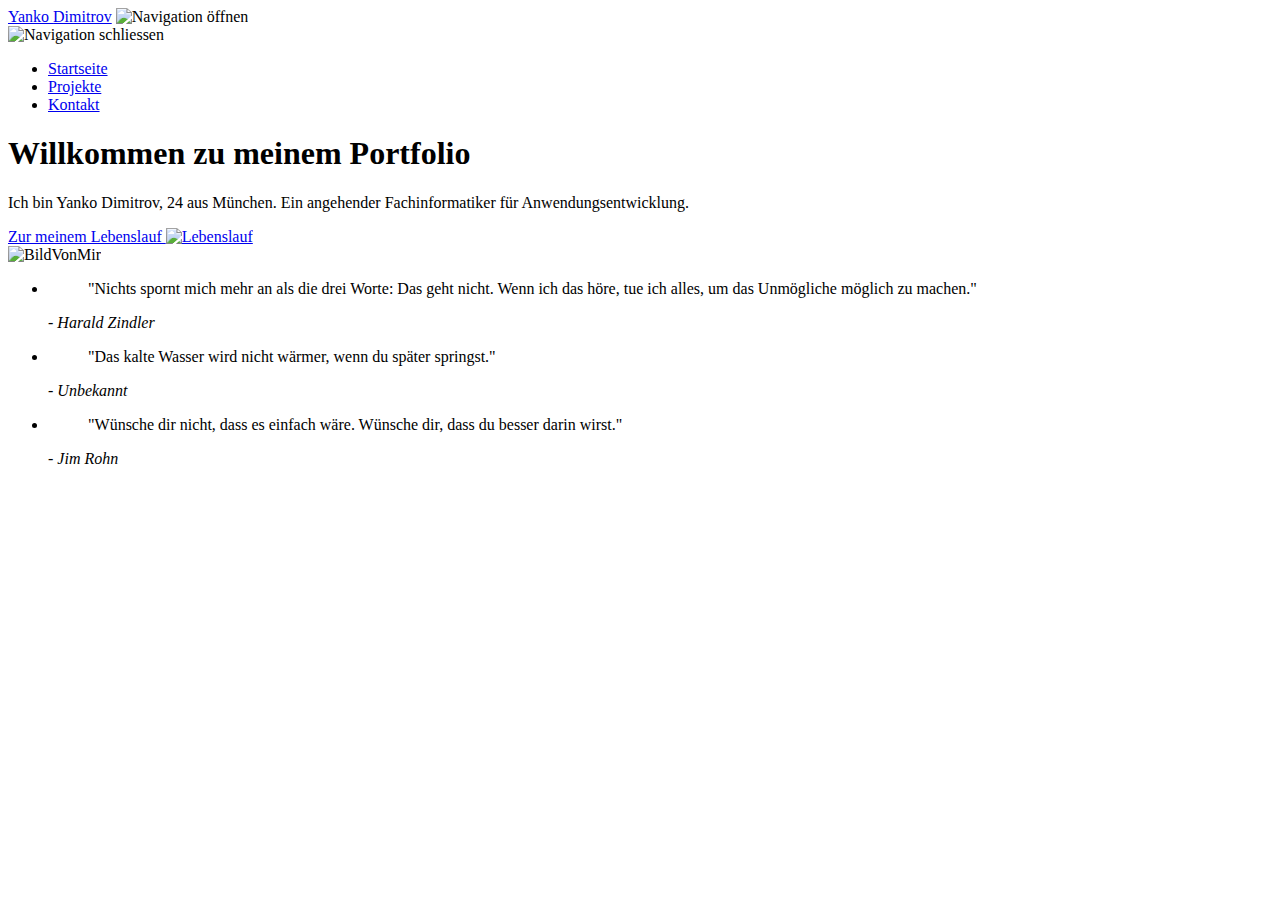
==== index.html @ 14fb103e "First release" ====
<!DOCTYPE html>
    <html lang="en">
    <head>
        <meta charset="UTF-8">
        <meta http-equiv="X-UA-Compatible" content="IE=edge">
        <meta name="viewport" content="width=device-width, initial-scale=1.0">
        <title>Yanko Dimitrov</title>
        <link rel="stylesheet" href="css/main.css">
    </head>
    <body>
        <div class = "navbar">
            <div class="container">
                <a class="logo" href="index.html">Yanko <span>Dimitrov</span></a>

                <img id="mobile-cta" class="mobile-menu" src="Bilder/menu.svg" alt="Navigation öffnen">

                <nav>
                    <img id="mobile-exit" class="mobile-menu-exit" src="Bilder/exit.svg" alt="Navigation schliessen">
                    
                    <ul class="primary-nav">
                        <li class="current"><a href="index.html">Startseite</a></li>
                        <li><a href="Projekte.html">Projekte</a></li>
                        <li><a href="Kontakt.html">Kontakt</a></li>
                    </ul>
                </nav>
            </div>
        </div>

        <section class="hero">
            <div class="container">
                <div class="left-col">
                    <h1>Willkommen zu meinem Portfolio</h1>
                    <p class="unterTitel">Ich bin Yanko Dimitrov, 24 aus München. Ein angehender Fachinformatiker für Anwendungsentwicklung.</p>
                    
                    <div class="hero-cta">
                        <a href="Lebenslauf.pdf" class="primary-cta">Zur meinem Lebenslauf
                            <img src="Bilder/resume.svg" alt="Lebenslauf"></a>
                        </a>
                    </div>
                </div>

                <img src="Bilder/meinBild.jpg" class="hero-img" alt="BildVonMir">

            </div>
        </section>

        <section class="Motivation-section">
            <div class="container">
                <ul>
                    <li>
                        <blockquote>"Nichts spornt mich mehr an als die drei Worte: Das geht nicht. Wenn ich das höre, tue ich alles, um das Unmögliche möglich zu machen."</blockquote>
                        <cite>- Harald Zindler</cite>
                    </li>

                    <li>
                        <blockquote>"Das kalte Wasser wird nicht wärmer, wenn du später springst."</blockquote>
                        <cite>- Unbekannt</cite>
                    </li>

                    <li>
                        <blockquote>"Wünsche dir nicht, dass es einfach wäre. Wünsche dir, dass du besser darin wirst."</blockquote>
                        <cite>- Jim Rohn</cite>
                    </li>
                </ul>
            </div> 
        </section>

        <script>
            const mobileBtn = document.getElementById('mobile-cta')
                nav = document.querySelector('nav')
                mobileBtnExit = document.getElementById('mobile-exit');

            mobileBtn.addEventListener('click', () => {
                nav.classList.add('menu-btn');
            })

            mobileBtnExit.addEventListener('click', () => {
                nav.classList.remove('menu-btn');
            })

        </script>

    </body>
</html>
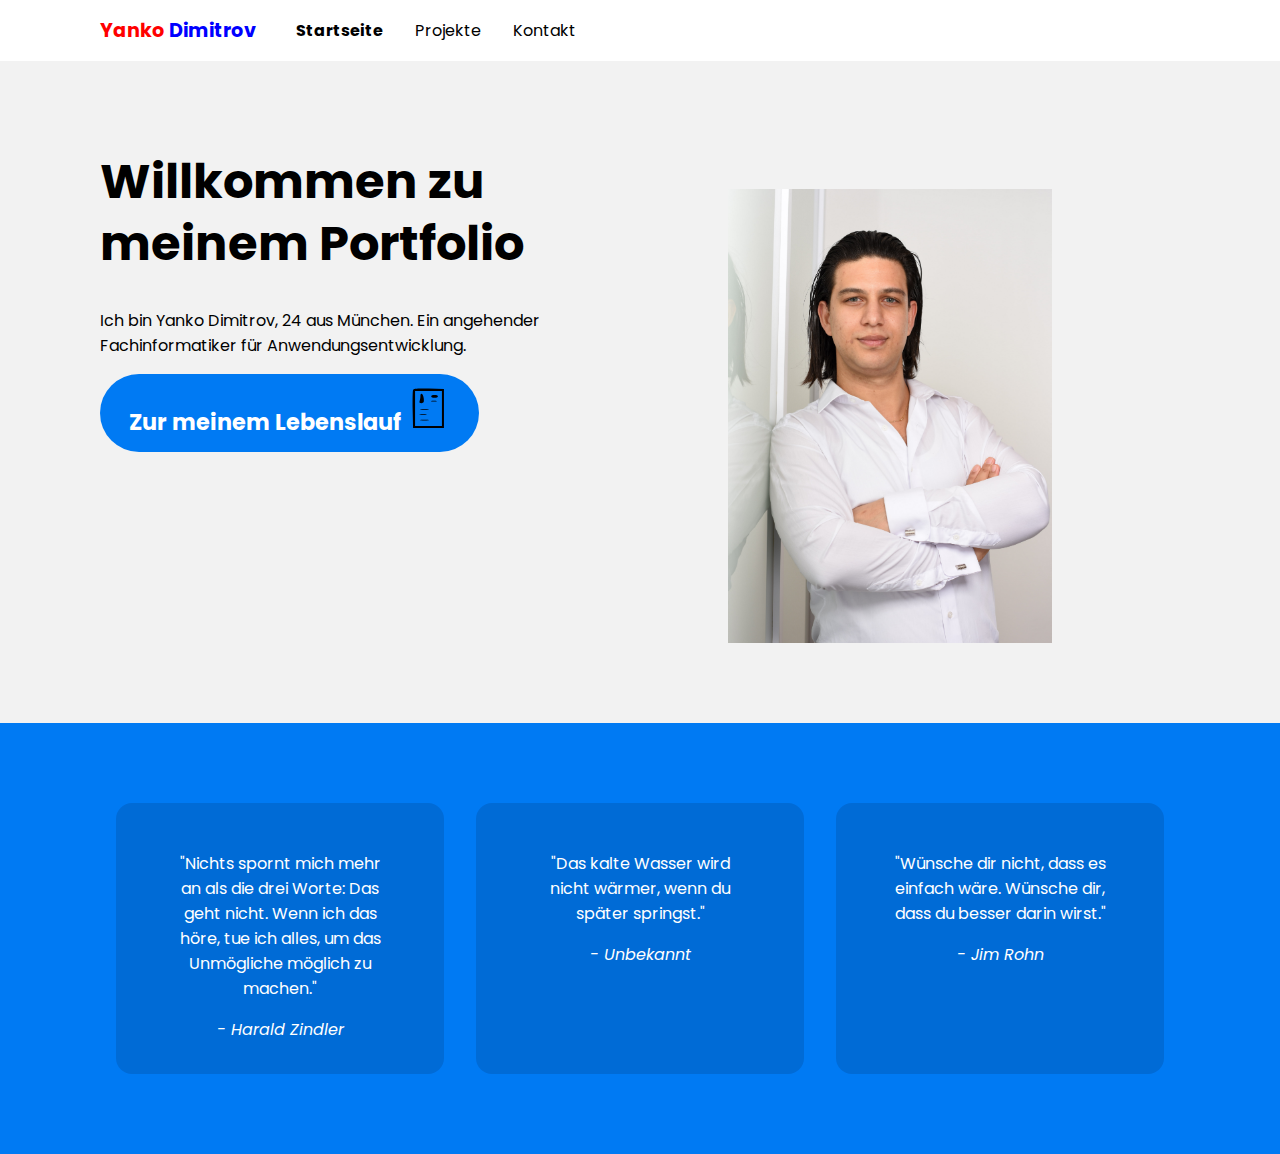
==== commit 025a8da2: "fixes" ====
--- a/index.html
+++ b/index.html
@@ -5,6 +5,7 @@
         <meta http-equiv="X-UA-Compatible" content="IE=edge">
         <meta name="viewport" content="width=device-width, initial-scale=1.0">
         <title>Yanko Dimitrov</title>
+        <link rel="icon" href="Bilder/favicon.ico">
         <link rel="stylesheet" href="css/main.css">
     </head>
     <body>
--- a/css/main.css
+++ b/css/main.css
@@ -0,0 +1,224 @@
+@import url("https://fonts.googleapis.com/css2?family=Noto+Serif:wght@400;700&family=Poppins:wght@100;200;300;400;600;700&display=swap");
+:root {
+  --primary-color: #007AF3;
+}
+
+body {
+  background: #f2f2f2;
+  margin: 0;
+  font-family: 'Poppins';
+}
+
+.navbar {
+  background: white;
+  padding: 1em;
+}
+
+.navbar .logo {
+  text-decoration: none;
+  font-weight: bold;
+  color: red;
+  font-size: 1.2em;
+}
+
+.navbar .logo span {
+  color: blue;
+}
+
+.navbar nav {
+  display: none;
+}
+
+.navbar .container {
+  display: -webkit-box;
+  display: -ms-flexbox;
+  display: flex;
+  place-content: space-between;
+}
+
+.navbar .mobile-menu {
+  cursor: pointer;
+}
+
+a {
+  color: #444444;
+}
+
+ul {
+  list-style: none;
+  margin: 0;
+  padding: 0;
+}
+
+section {
+  padding: 5em 2em;
+}
+
+.hero {
+  text-align: center;
+}
+
+.left-col .subhead {
+  text-transform: uppercase;
+  font-weight: bold;
+  color: gray;
+  letter-spacing: .3em;
+}
+
+.left-col h1 {
+  font-size: 2.5em;
+  line-height: 1.3em;
+  margin-top: .2em;
+}
+
+.left-col .primary-cta {
+  background-color: var(--primary-color);
+  color: white;
+  text-decoration: none;
+  padding: .6em 1.3em;
+  font-size: 1.4em;
+  border-radius: 5em;
+  font-weight: bold;
+  display: inline-block;
+}
+
+.hero-img {
+  width: 70%;
+  margin-top: 3em;
+  margin-left: 5em;
+}
+
+.Motivation-section {
+  background: var(--primary-color);
+  color: white;
+}
+
+.Motivation-section li {
+  background: #006BD6;
+  text-align: center;
+  padding: 2em 1em;
+  width: 80%;
+  margin: 0 auto 5em auto;
+  border-radius: 1em;
+}
+
+nav.menu-btn {
+  display: block;
+}
+
+nav {
+  position: fixed;
+  z-index: 999;
+  width: 66%;
+  right: 0;
+  top: 0;
+  background: black;
+  height: 100vh;
+  padding: 1em;
+}
+
+nav ul.primary-nav {
+  margin-top: 5em;
+}
+
+nav li a {
+  color: #f2f2f2;
+  text-decoration: none;
+  display: block;
+  padding: .5em;
+  font-size: 1.3em;
+  text-align: right;
+}
+
+nav li a:hover {
+  font-weight: bold;
+}
+
+.mobile-menu-exit {
+  float: right;
+  margin: .5em;
+  cursor: pointer;
+}
+
+@media only screen and (min-width: 770px) {
+  .mobile-menu, .mobile-menu-exit {
+    display: none;
+  }
+  .navbar .container {
+    display: -ms-grid;
+    display: grid;
+    -ms-grid-columns: 180px auto;
+        grid-template-columns: 180px auto;
+    -webkit-box-pack: unset;
+        -ms-flex-pack: unset;
+            justify-content: unset;
+  }
+  .navbar nav {
+    display: -webkit-box;
+    display: -ms-flexbox;
+    display: flex;
+    -webkit-box-pack: justify;
+        -ms-flex-pack: justify;
+            justify-content: space-between;
+    background: none;
+    position: unset;
+    height: auto;
+    width: 100%;
+    padding: 0;
+  }
+  .navbar nav ul {
+    display: -webkit-box;
+    display: -ms-flexbox;
+    display: flex;
+  }
+  .navbar nav a {
+    color: black;
+    font-size: 1em;
+    padding: .1em 1em;
+  }
+  .navbar nav ul.primary-nav {
+    margin: 0;
+  }
+  .navbar nav li.current a {
+    font-weight: bold;
+  }
+}
+
+@media only screen and (min-width: 770px) {
+  .container {
+    width: 1080px;
+    margin: 0 auto;
+  }
+  section {
+    width: 10em 4em;
+  }
+  .hero .container {
+    display: -webkit-box;
+    display: -ms-flexbox;
+    display: flex;
+    -webkit-box-pack: justify;
+        -ms-flex-pack: justify;
+            justify-content: space-between;
+    text-align: left;
+  }
+  .hero .container .left-col {
+    margin: 3em 3em 0 5 em;
+  }
+  .hero .container .left-col h1 {
+    font-size: 3em;
+    width: 90%;
+  }
+  .hero-img {
+    width: 30%;
+    margin-right: 8em;
+  }
+  .Motivation-section ul {
+    display: -webkit-box;
+    display: -ms-flexbox;
+    display: flex;
+  }
+  .Motivation-section ul li {
+    margin: 0 1em;
+  }
+}
+/*# sourceMappingURL=main.css.map */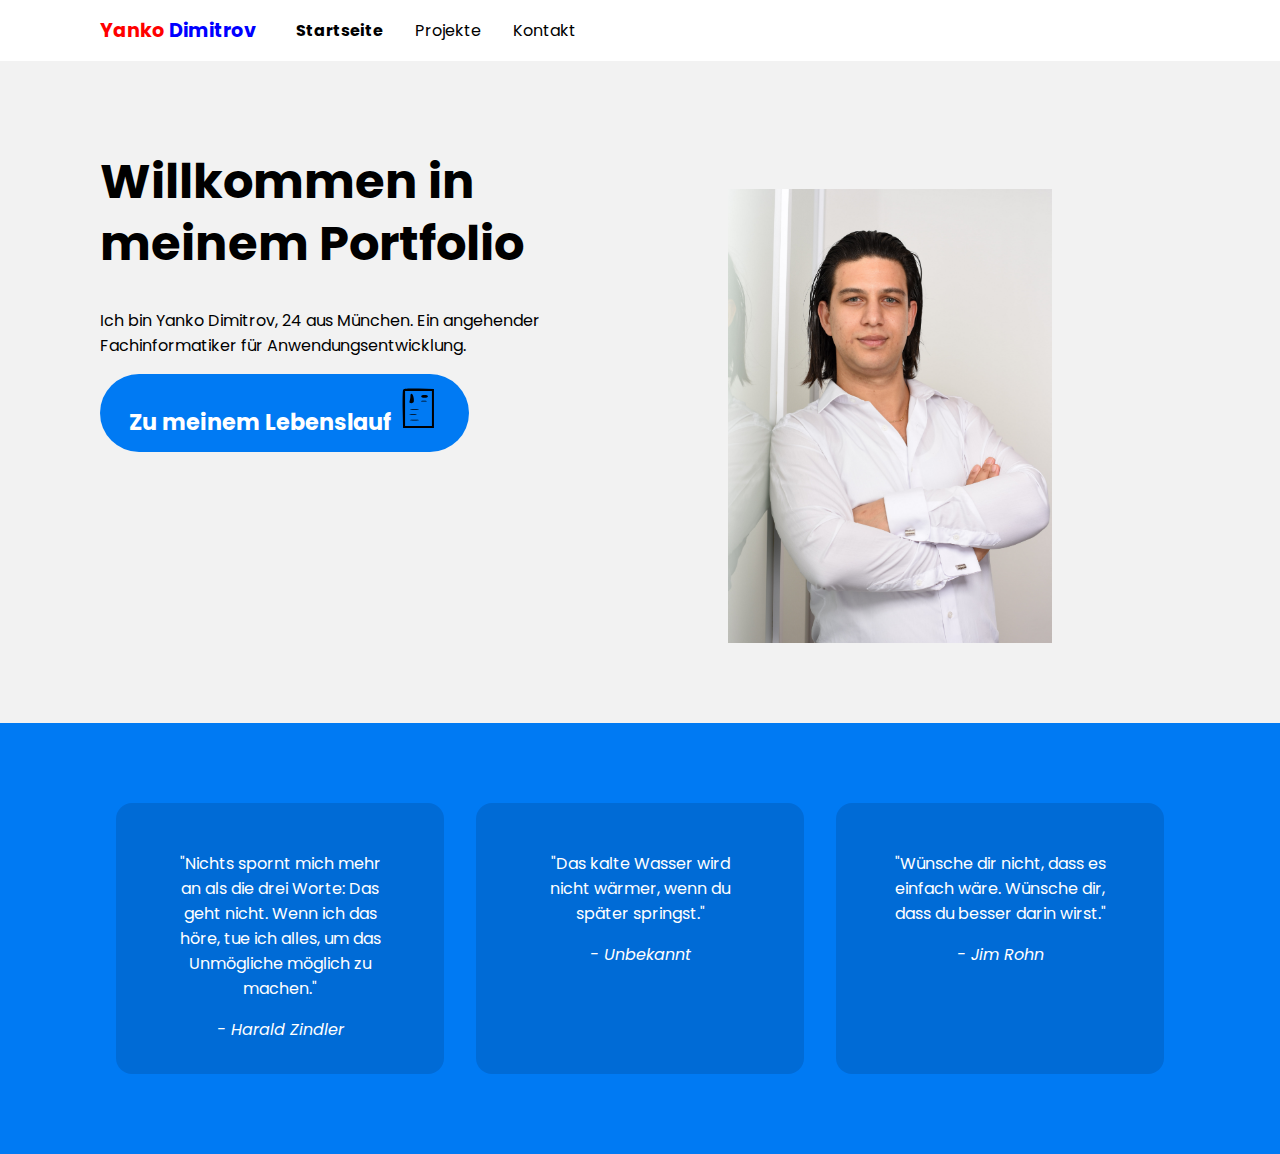
==== commit 789c0b92: "Fixes" ====
--- a/index.html
+++ b/index.html
@@ -30,12 +30,11 @@
         <section class="hero">
             <div class="container">
                 <div class="left-col">
-                    <h1>Willkommen zu meinem Portfolio</h1>
+                    <h1>Willkommen in meinem Portfolio</h1>
                     <p class="unterTitel">Ich bin Yanko Dimitrov, 24 aus München. Ein angehender Fachinformatiker für Anwendungsentwicklung.</p>
                     
                     <div class="hero-cta">
-                        <a href="Lebenslauf.pdf" class="primary-cta">Zur meinem Lebenslauf
-                            <img src="Bilder/resume.svg" alt="Lebenslauf"></a>
+                        <a href="Lebenslauf.pdf" class="primary-cta">Zu meinem Lebenslauf <img src="Bilder/resume.svg" alt="Lebenslauf"></a>
                         </a>
                     </div>
                 </div>
